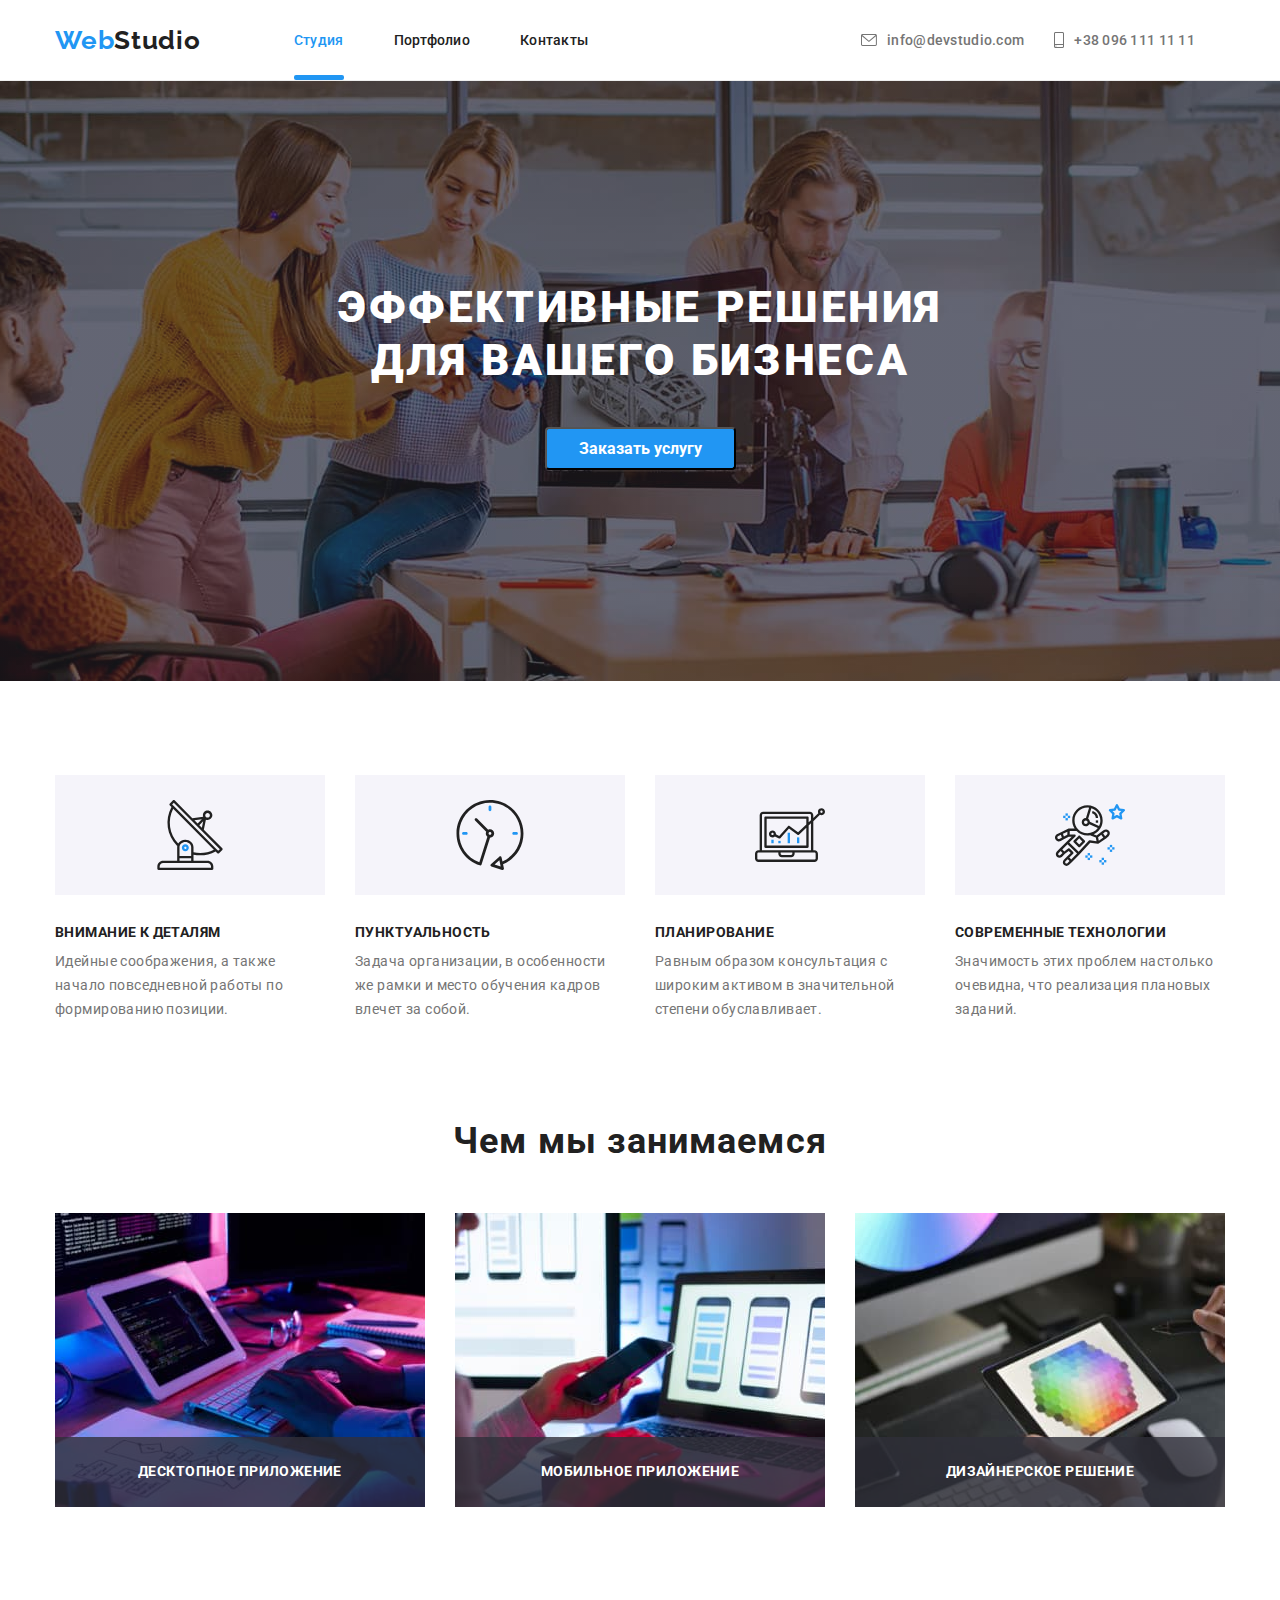
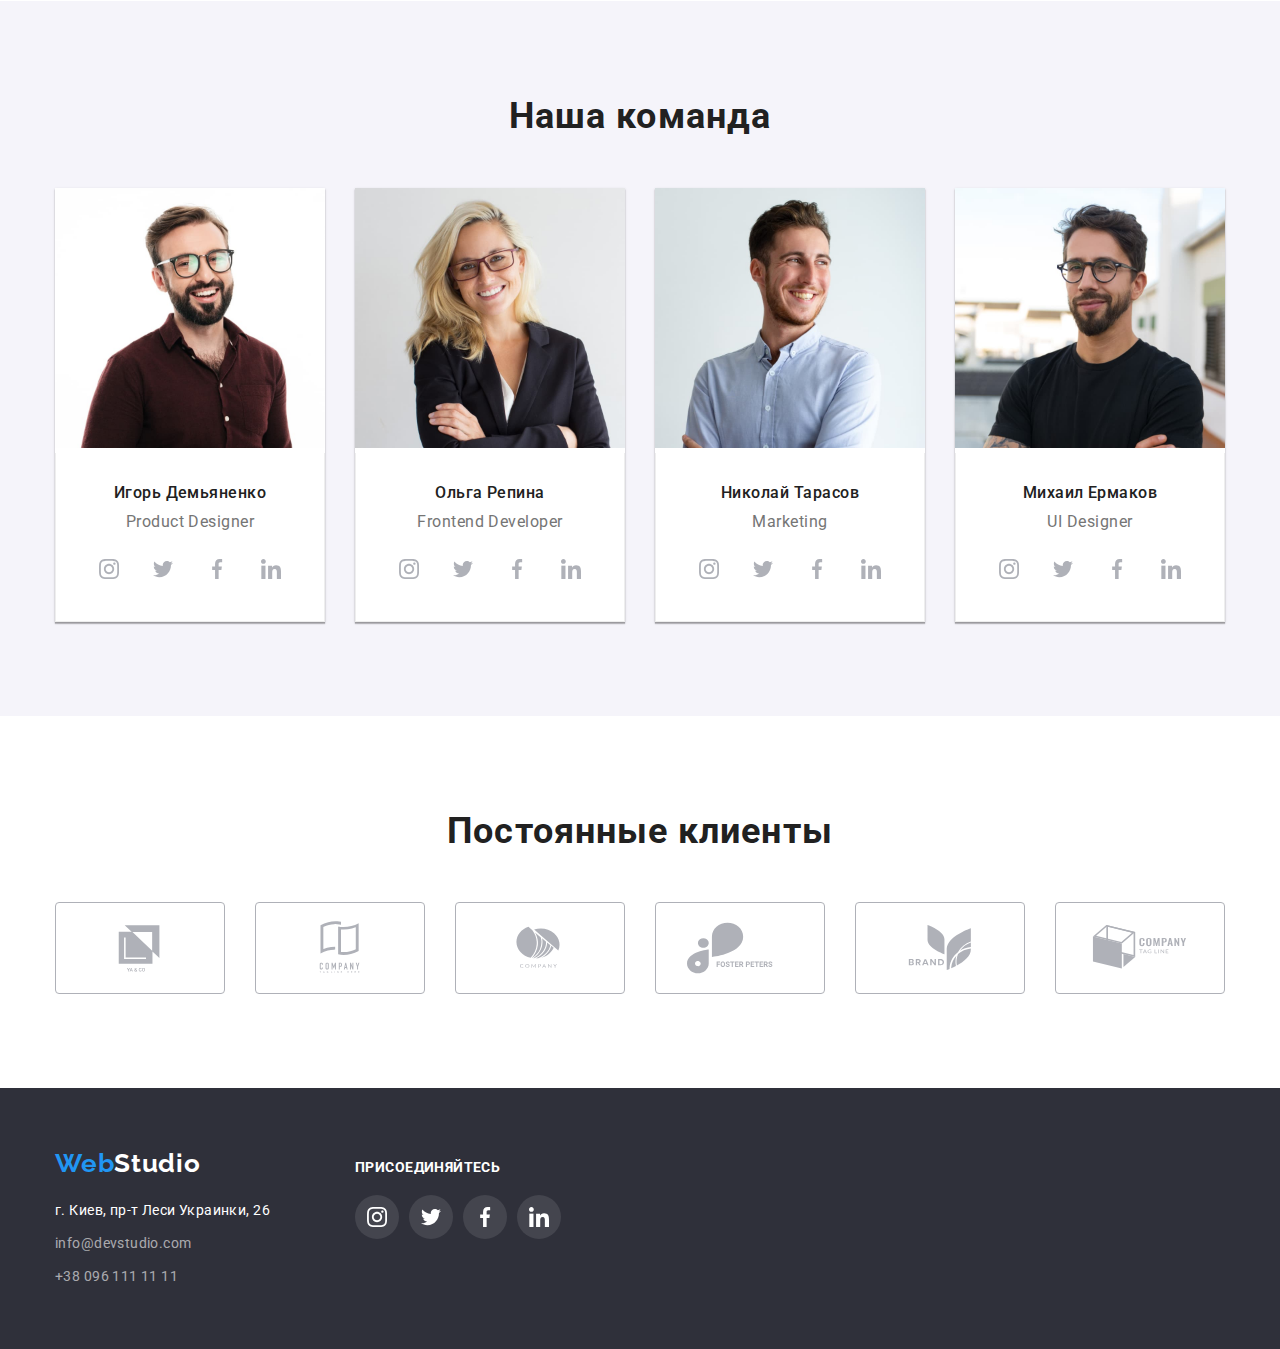
==== index.html @ 3bb0efa7 "hw-new" ====
<!DOCTYPE html>
<html lang="en">
  <head>
    <meta charset="UTF-8" />
    <meta http-equiv="X-UA-Compatible" content="IE=edge" />
    <meta name="viewport" content="width=device-width, initial-scale=1.0" />
    <title>Document</title>
    <link
      rel="stylesheet"
      href="https://cdnjs.cloudflare.com/ajax/libs/modern-normalize/1.1.0/modern-normalize.min.css"
    />
    <link rel="stylesheet" href="./css/styles.css" />
    <link rel="preconnect" href="https://fonts.googleapis.com" />
    <link rel="preconnect" href="https://fonts.gstatic.com" crossorigin />
    <link
      href="https://fonts.googleapis.com/css2?family=Raleway:wght@700&family=Roboto:wght@400;500;700;900&display=swap"
      rel="stylesheet"
    />
  </head>
  <body>
    <header>
      <div class="container all-nav">
        <nav class="main-nav">
          <a class="class-header-logo" href
            >Web
            <span class="second-class">Studio</span>
          </a>

          <ul class="site-nav list">
            <li class="item">
              <a href=" " class="link nav-header-link current">Студия</a>
            </li>
            <li class="item">
              <a href="./portfolio.html" class="link">Портфолио</a>
            </li>
            <li class="item"><a href=" " class="link">Контакты</a></li>
          </ul>
        </nav>

        <ul class="header-contacts list">
          <li class="header-contact-list-item">
            <a href="mailto:info@devstudio.com" class="head-contact-link">
              <svg class="mail-icon" width="16" height="12">
                <use href="images/icons.svg#icon-envelope"></use>
              </svg>
              info@devstudio.com</a
            >
          </li>
          <li class="header-contact-list-item">
            <a href="tel:+380961111111" class="head-contact-link">
              <svg class="mail-icon" width="10" height="16">
                <use href="images/icons.svg#icon-smartphone"></use>
              </svg>
              +38 096 111 11 11</a
            >
          </li>
        </ul>
      </div>
    </header>

    <main>
      <section class="hero">
        <div class="container">
          <h1 class="hero-title">
            Эффективные решения<br />для вашего бизнеса
          </h1>
          <button type="button" class="button main" data-modal-open>
            Заказать услугу
          </button>
        </div>
      </section>

      <section class="second section">
        <div class="container worker-info">
          <h2 hidden>Детали секции</h2>
          <ul class="section-list list">
            <li class="section-info icon-first">
              <h3 class="title">Внимание к деталям</h3>
              <p class="info-title">
                Идейные соображения, а также начало повседневной работы по
                формированию позиции.
              </p>
            </li>

            <li class="section-info icon-second">
              <h3 class="title">Пунктуальность</h3>
              <p class="info-title">
                Задача организации, в особенности же рамки и место обучения
                кадров влечет за собой.
              </p>
            </li>

            <li class="section-info icon-third">
              <h3 class="title">Планирование</h3>
              <p class="info-title">
                Равным образом консультация с широким активом в значительной
                степени обуславливает.
              </p>
            </li>

            <li class="section-info icon-fourth">
              <h3 class="title">Современные технологии</h3>
              <p class="info-title">
                Значимость этих проблем настолько очевидна, что реализация
                плановых заданий.
              </p>
            </li>
          </ul>
        </div>
      </section>

      <section class="third-section">
        <div class="container info-activity">
          <h2 class="activity">Чем мы занимаемся</h2>
          <ul class="photos list">
            <li class="photo-section">
              <img
                src="./images/img111.jpg"
                alt="Печатает на клавиатуре"
                width="370"
                height="294"
              />
              <p class="overlay-works">Десктопное приложение</p>
            </li>
            <li class="photo-section">
              <img
                src="./images/img222.jpg"
                alt="Телефон и компьютер"
                width="370"
                height="294"
              />
              <p class="overlay-works">Мобильное приложение</p>
            </li>
            <li class="photo-section">
              <img
                src="./images/img333.jpg"
                alt="3D макет"
                width="370"
                height="294"
              />
              <p class="overlay-works">Дизайнерское решение</p>
            </li>
          </ul>
        </div>
      </section>

      <section class="section-team section">
        <div class="container">
          <h2 class="our-team">Наша команда</h2>
          <ul class="team-info list">
            <li class="team-worker">
              <img
                src="./images/ihor1.jpg"
                alt="Фото работника"
                width="270"
                height="260"
              />
              <div class="team">
                <h3 class="worker">Игорь Демьяненко</h3>
                <p class="profession">Product Designer</p>
                <ul class="team-list-icon list">
                  <li class="team-item-icon">
                    <a href="" class="team-link-icon">
                      <svg class="team-icon" width="20" height="20">
                        <use href="images/icons.svg#icon-inst-main"></use>
                      </svg>
                    </a>
                  </li>
                  <li class="team-item-icon">
                    <a href="" class="team-link-icon">
                      <svg class="team-icon" width="20" height="20">
                        <use href="images/icons.svg#icon-twitter-main"></use>
                      </svg>
                    </a>
                  </li>
                  <li class="team-item-icon">
                    <a href="" class="team-link-icon">
                      <svg class="team-icon" width="20" height="20">
                        <use href="images/icons.svg#icon-face-main"></use>
                      </svg>
                    </a>
                  </li>
                  <li class="team-item-icon">
                    <a href="" class="team-link-icon">
                      <svg class="team-icon" width="20" height="20">
                        <use href="images/icons.svg#icon-link-main"></use>
                      </svg>
                    </a>
                  </li>
                </ul>
              </div>
            </li>

            <li class="team-worker">
              <img
                src="./images/olha1.jpg"
                alt="Фото работника"
                width="270"
                height="260"
              />
              <div class="team">
                <h3 class="worker">Ольга Репина</h3>
                <p class="profession">Frontend Developer</p>
                <ul class="team-list-icon list">
                  <li class="team-item-icon">
                    <a href="" class="team-link-icon">
                      <svg class="team-icon" width="20" height="20">
                        <use href="images/icons.svg#icon-inst-main"></use>
                      </svg>
                    </a>
                  </li>
                  <li class="team-item-icon">
                    <a href="" class="team-link-icon">
                      <svg class="team-icon" width="20" height="20">
                        <use href="images/icons.svg#icon-twitter-main"></use>
                      </svg>
                    </a>
                  </li>
                  <li class="team-item-icon">
                    <a href="" class="team-link-icon">
                      <svg class="team-icon" width="20" height="20">
                        <use href="images/icons.svg#icon-face-main"></use>
                      </svg>
                    </a>
                  </li>
                  <li class="team-item-icon">
                    <a href="" class="team-link-icon">
                      <svg class="team-icon" width="20" height="20">
                        <use href="images/icons.svg#icon-link-main"></use>
                      </svg>
                    </a>
                  </li>
                </ul>
              </div>
            </li>
            <li class="team-worker">
              <img
                src="./images/nick1.jpg"
                alt="Фото работник"
                width="270"
                height="260"
              />
              <div class="team">
                <h3 class="worker">Николай Тарасов</h3>
                <p class="profession">Marketing</p>
                <ul class="team-list-icon list">
                  <li class="team-item-icon">
                    <a href="" class="team-link-icon">
                      <svg class="team-icon" width="20" height="20">
                        <use href="images/icons.svg#icon-inst-main"></use>
                      </svg>
                    </a>
                  </li>
                  <li class="team-item-icon">
                    <a href="" class="team-link-icon">
                      <svg class="team-icon" width="20" height="20">
                        <use href="images/icons.svg#icon-twitter-main"></use>
                      </svg>
                    </a>
                  </li>
                  <li class="team-item-icon">
                    <a href="" class="team-link-icon">
                      <svg class="team-icon" width="20" height="20">
                        <use href="images/icons.svg#icon-face-main"></use>
                      </svg>
                    </a>
                  </li>
                  <li class="team-item-icon">
                    <a href="" class="team-link-icon">
                      <svg class="team-icon" width="20" height="20">
                        <use href="images/icons.svg#icon-link-main"></use>
                      </svg>
                    </a>
                  </li>
                </ul>
              </div>
            </li>
            <li class="team-worker">
              <img
                src="./images/mick1.jpg"
                alt="Фото работника"
                width="270"
                height="260"
              />
              <div class="team">
                <h3 class="worker">Михаил Ермаков</h3>
                <p class="profession">UI Designer</p>
                <ul class="team-list-icon list">
                  <li class="team-item-icon">
                    <a href="" class="team-link-icon">
                      <svg class="team-icon" width="20" height="20">
                        <use href="images/icons.svg#icon-inst-main"></use>
                      </svg>
                    </a>
                  </li>
                  <li class="team-item-icon">
                    <a href="" class="team-link-icon">
                      <svg class="team-icon" width="20" height="20">
                        <use href="images/icons.svg#icon-twitter-main"></use>
                      </svg>
                    </a>
                  </li>
                  <li class="team-item-icon">
                    <a href="" class="team-link-icon">
                      <svg class="team-icon" width="20" height="20">
                        <use href="images/icons.svg#icon-face-main"></use>
                      </svg>
                    </a>
                  </li>
                  <li class="team-item-icon">
                    <a href="" class="team-link-icon">
                      <svg class="team-icon" width="20" height="20">
                        <use href="images/icons.svg#icon-link-main"></use>
                      </svg>
                    </a>
                  </li>
                </ul>
              </div>
            </li>
          </ul>
        </div>
      </section>

      <section class="section">
        <div class="container clients-container">
          <h3 class="clients-title">Постоянные клиенты</h3>
          <ul class="clients-list list">
            <li class="clients-list-item">
              <a href=" " class="clients-icon">
                <svg class="clients-icon-img" width="170" height="92">
                  <use href="images/icons.svg#icon-logo-first"></use>
                </svg>
              </a>
            </li>
            <li class="clients-list-item">
              <a href=" " class="clients-icon">
                <svg class="clients-icon-img" width="170" height="92">
                  <use href="images/icons.svg#icon-logo-second"></use>
                </svg>
              </a>
            </li>
            <li class="clients-list-item">
              <a href=" " class="clients-icon">
                <svg class="clients-icon-img" width="170" height="92">
                  <use href="images/icons.svg#icon-logo-third"></use>
                </svg>
              </a>
            </li>
            <li class="clients-list-item">
              <a href=" " class="clients-icon">
                <svg class="clients-icon-img" width="170" height="92">
                  <use href="images/icons.svg#icon-logo-fourth"></use>
                </svg>
              </a>
            </li>
            <li class="clients-list-item">
              <a href=" " class="clients-icon">
                <svg class="clients-icon-img" width="170" height="92">
                  <use href="images/icons.svg#icon-logo-fifth"></use>
                </svg>
              </a>
            </li>
            <li class="clients-list-item">
              <a href=" " class="clients-icon">
                <svg class="clients-icon-img" width="170" height="92">
                  <use href="images/icons.svg#icon-logo-sixth"></use>
                </svg>
              </a>
            </li>
          </ul>
        </div>
      </section>
    </main>

    <footer class="site-footer">
      <div class="footer-container container">
        <div>
          <a class="logo-footer link" href="./index.html"
            >Web
            <span class="another-class">Studio</span>
          </a>

          <address class="info">
            <ul class="contact-info list">
              <li class="footer-class">
                <a href="https://goo.gl/maps/gQr4hHUSBrAV48xG7" class="info-map"
                  >г. Киев, пр-т Леси Украинки, 26</a
                >
              </li>
              <li class="footer-class">
                <a href="mailto:info@devstudio.com" class="information"
                  >info@devstudio.com</a
                >
              </li>
              <li class="footer-class">
                <a href="tel:+380961111111" class="information"
                  >+38 096 111 11 11</a
                >
              </li>
            </ul>
          </address>
        </div>

        <div class="footer-social-link-wrapper">
          <p class="footer-title">Присоединяйтесь</p>
          <ul class="footer-social-icon list">
            <li class="footer-first">
              <a href="" class="footer-social-link">
                <svg class="icon-sotial-list-footer" width="20" height="20">
                  <use href="./images/icons.svg#icon-inst-footer"></use>
                </svg>
              </a>
            </li>
            <li class="footer-first">
              <a href="" class="footer-social-link">
                <svg class="icon-sotial-list-footer" width="20" height="20">
                  <use href="./images/icons.svg#icon-twitter-footer"></use>
                </svg>
              </a>
            </li>
            <li class="footer-first">
              <a href="" class="footer-social-link">
                <svg class="icon-sotial-list-footer" width="20" height="20">
                  <use href="./images/icons.svg#icon-face-footer"></use>
                </svg>
              </a>
            </li>
            <li class="footer-first">
              <a href="" class="footer-social-link">
                <svg class="icon-sotial-list-footer" width="20" height="20">
                  <use href="./images/icons.svg#icon-link-footer"></use>
                </svg>
              </a>
            </li>
          </ul>
        </div>
      </div>
    </footer>

    <div class="backdrop is-hidden" data-modal>
      <div class="modal">
        <button class="modal-close-button" data-modal-close>
          <svg class="modal-close-icon" width="18" height="18">
            <use href="images/icons.svg#icon-close-black"></use>
          </svg>
        </button>
      </div>
    </div>
    <script src="./modal.js"></script>
  </body>
</html>
---- css/styles.css ----
:root {
  --primary-text-color: #212121;
  --secondary-text-color: #757575;
  --accent-color: #2196f3;
  --background-color-white: #ffffff;
  --links-footer-color: rgba(255, 255, 255, 0.6);
  --hero-background-grey: #2f303a;
  --botton-background-color: #f5f4fa;
  --team-background-color: #f5f4fa;
  --botton-hover-blue: #188ce8;
  --social-links-color: #afb1b8;
  --border-color: #eeeeee;
}

body {
  background-color: var(--background-color-white);
  color: var(--primary-text-color);
  font-family: Roboto, sans-serif;
  margin: 0;
}
header {
  border-bottom: 1px solid #eeeeee;
}
.list {
  list-style: none;
  padding: 0;
  margin: 0;
}
.logo {
  color: var(--accent-color);
}
.container {
  width: 1200px;
  padding-left: 15px;
  padding-right: 15px;
  margin-left: auto;
  margin-right: auto;
}
.section {
  padding-top: 94px;
  padding-bottom: 94px;
}
.img {
  display: block;
  max-width: 100%;
  height: auto;
}
/* Site nav */
.container .all-nav {
  width: 1200px;
  padding-left: 15px;
  padding-right: 15px;
  margin-right: auto;
  margin-left: auto;
}
.all-nav {
  display: flex;
  align-items: center;
  height: 80px;
}
.main-nav {
  display: flex;
  align-items: center;
}
.site-nav {
  display: flex;
  margin-left: 93px;
}
.site-nav .item {
  margin-right: 50px;
}
.site-nav .item:last-child {
  margin-right: 0;
}
.site-nav .link {
  display: block;
  padding-top: 32px;
  padding-bottom: 32px;
  color: var(--primary-text-color);
  transition: transform 250ms cubic-bezier(0.4, 0, 0.2, 1);
}
.site-nav .link:hover,
.site-nav .link:focus {
  color: var(--accent-color);
}
.site-nav .link.current {
  color: var(--accent-color);
}
.site-nav {
  font-family: "Roboto";
  font-weight: 500;
  font-size: 14px;
  line-height: 1.2;
  letter-spacing: 0.02em;
}
.site-nav a {
  text-decoration: none;
}

/* Header contacts */
.nav-header-link {
  position: relative;
}
.nav-header-link::after {
  content: "";
  position: absolute;
  bottom: 0;
  left: 0;
  width: 100%;
  height: 5px;
  background-color: var(--accent-color);
  border-radius: 2px;
}
.nav-header-link::after {
  display: block;
}
.header-contacts a {
  color: var(--secondary-text-color);
  text-decoration: none;
}
.header-contacts a:hover,
.header-contacts a:focus {
  color: var(--accent-color);
}
.header-contacts {
  display: flex;
  align-items: center;
  font-family: "Roboto";
  font-weight: 500;
  font-size: 14px;
  margin-left: auto;
  line-height: 1.2;
  height: 80px;
  letter-spacing: 0.02em;
}
.header-contact-list-item {
  margin-right: 30px;
}
.header-contact-list-item {
  display: flex;
}
.head-contact-link {
  display: flex;
  align-items: center;
  padding-top: 32px;
  padding-bottom: 32px;
  transition: color 250ms cubic-bezier(0.4, 0, 0.2, 1);
}

.mail-icon {
  margin-right: 10px;
  fill: currentColor;
}
.head-contact-link:hover,
.head-contact-link:focus {
  color: var(--accent-color);
  cursor: pointer;
}
.class-header-logo {
  font-family: Raleway;
  font-style: normal;
  font-weight: bold;
  font-size: 26px;
  line-height: 31px;
  letter-spacing: 0.03em;
  text-decoration: none;
  color: #2196f3;
  padding-top: 24px;
  padding-bottom: 24px;
}

/* Button */
.container .buttons {
  width: 1200px;
  margin-right: auto;
  margin-left: auto;
}
.button.main {
  font-family: "Roboto";
  font-weight: bold;
  font-size: 16px;
  line-height: 1.2;
  cursor: pointer;
  color: var(--background-color-white);
  background-color: var(--accent-color);
  padding: 10px 32px;
  min-width: 136px;
  text-align: center;
  border-radius: 4px;
  transition: background 250ms cubic-bezier(0.4, 0, 0.2, 1);
}
.button.portfolio {
  font-family: "Roboto";
  font-weight: 500;
  font-size: 16px;
  line-height: 1.2;
  cursor: pointer;
  color: var(--primary-text-color);
  background-color: var(--botton-background-color);
  padding: 6px 22px;
  text-align: center;
  border-radius: 5px;
  border: none;
  transition: background-color 250ms,
    box-shadow 250ms cubic-bezier(0.4, 0, 0.2, 1);
}
.button.portfolio.all {
  color: var(--background-color-white);
  background-color: var(--accent-color);
  box-shadow: 0px 3px 1px rgba(0, 0, 0, 0.1), 0px 1px 2px rgba(0, 0, 0, 0.08),
    0px 2px 2px rgba(0, 0, 0, 0.12);
}
.btn-list {
  margin-right: 8px;
}
.btn-list:nth-child(5) {
  margin-right: 0;
}
.button.main:hover,
.button.main:focus {
  background-color: var(--botton-hover-blue);
}
.buttons {
  display: flex;
  justify-content: center;
  margin-bottom: 56px;
}
.button.portfolio:hover,
.button.portfolio:focus {
  box-shadow: 0px 3px 1px rgba(0, 0, 0, 0.1), 0px 1px 2px rgba(0, 0, 0, 0.08),
    0px 2px 2px rgba(0, 0, 0, 0.12);
  background-color: var(--accent-color);
  color: var(--background-color-white);
}

/* Hero */
.hero {
  background-color: var(--hero-background-grey);
  text-align: center;
  padding-top: 200px;
  padding-bottom: 200px;
  background-image: linear-gradient(
      to right,
      rgba(47, 48, 58, 0.4),
      rgba(47, 48, 58, 0.4)
    ),
    url("../images/img-main.jpg");
  background-size: cover;
  max-width: 1600px;
  height: 600px;
  margin-left: auto;
  margin-right: auto;
  background-position: center;
}

.hero-title {
  font-family: "Roboto";
  font-weight: 900;
  font-size: 44px;
  line-height: 1.2;
  text-align: center;
  letter-spacing: 0.06em;
  text-transform: uppercase;
  color: var(--background-color-white);
  margin-top: 0;
  margin-bottom: 40px;
}

/* Backdrop */
.backdrop {
  position: fixed;
  top: 0;
  bottom: 0;
  width: 100%;
  height: 100%;
  background-color: rgba(0, 0, 0, 0.2);
  transition: opacity 250ms, visibility 250ms cubic-bezier(0.4, 0, 0.2, 1);
}
.backdrop.is-hidden {
  opacity: 0;
  pointer-events: none;
  visibility: hidden;
}
.modal {
  position: absolute;
  width: 528px;
  height: 581px;
  left: 50%;
  top: 50%;
  transform: translate(-50%, -50%);
  background-color: var(--background-color-white);
  box-shadow: 0px 1px 3px rgb(0 0 0 / 12%), 0px 1px 1px rgb(0 0 0 / 14%),
    0px 2px 1px rgb(0 0 0 / 20%);
  border-radius: 4px;
}
.modal-close-button {
  position: absolute;
  top: 8px;
  right: 8px;
  display: flex;
  justify-content: center;
  align-items: center;
  width: 30px;
  height: 30px;
  background-color: transparent;
  border-radius: 50%;
  border: 1px solid rgba(0, 0, 0, 0.1);
  box-sizing: border-box;
  cursor: pointer;
  transition: transform 250ms cubic-bezier(0.4, 0, 0.2, 1);
}
/* Section first */
.section-list {
  display: flex;
}
.section-list .title {
  color: var(--primary-text-color);
}
.section-list .info-title {
  color: var(--secondary-text-color);
}
.title {
  font-family: "Roboto";
  font-weight: bold;
  font-size: 14px;
  line-height: 1.1;
  margin-top: 0;

  margin-bottom: 10px;
  letter-spacing: 0.03em;
  text-transform: uppercase;
  color: var(--primary-text-color);
}
.info-title {
  font-family: "Roboto";
  font-weight: normal;
  font-size: 14px;
  line-height: 1.7;
  margin-top: 0;
  margin-bottom: 0;
  letter-spacing: 0.03em;
  color: var(--secondary-text-color);
}
.section-info {
  margin-right: 30px;
}
.section-info:nth-child(4) {
  margin-right: 0;
}
.section-info {
  width: 270px;
  height: 251px;
}

.section-info::before {
  content: "";
  height: 120px;
  display: block;
  background-color: var(--team-background-color);
  background-repeat: no-repeat;
  background-position: center;
  margin-bottom: 30px;
}
.icon-first::before {
  background-image: url(../images/antenna.svg);
}
.icon-second::before {
  background-image: url(../images/clock.svg);
}
.icon-third::before {
  background-image: url(../images/diagram.svg);
}
.icon-fourth::before {
  background-image: url(../images/astronaut.svg);
}
/* Activity*/
.container-activity {
  display: block;
}
.photos {
  display: flex;
}
.photo-section {
  position: relative;
  display: flex;
  margin-right: 30px;
  justify-content: center;
  align-items: center;
}
.photo-section:nth-child(3n) {
  margin-right: 0;
}
.overlay-works {
  position: absolute;
  display: flex;
  bottom: 0;
  left: 0;
  width: 100%;
  height: 70px;
  margin: 0;
  font-family: "Roboto";
  font-style: normal;
  font-weight: 700;
  font-size: 14px;
  line-height: 1.14;
  text-align: center;
  justify-content: center;
  align-items: center;
  letter-spacing: 0.03em;
  text-transform: uppercase;
  color: var(--background-color-white);
  background-color: rgba(47, 48, 58, 0.8);
}
.activity {
  font-family: "Roboto";
  font-weight: bold;
  font-size: 36px;
  line-height: 1.2;
  text-align: center;
  margin-top: 0;
  margin-bottom: 50px;
  letter-spacing: 0.03em;
  color: var(--primary-text-color);
}
.our-team {
  font-family: Roboto;
  font-weight: bold;
  font-size: 36px;
  line-height: 1.2;
  margin-top: 0;
  margin-bottom: 50px;
  text-align: center;
  letter-spacing: 0.03em;
  color: var(--primary-text-color);
}
.worker {
  font-family: Roboto;
  font-weight: 500;
  font-size: 16px;
  line-height: 1.2;
  margin-top: 0;
  margin-bottom: 10px;
  text-align: center;
  letter-spacing: 0.03em;
  color: var(--primary-text-color);
}
.profession {
  font-family: Roboto;
  font-weight: normal;
  font-size: 16px;
  line-height: 1.2;
  margin-top: 0;
  margin-bottom: 16px;
  text-align: center;
  letter-spacing: 0.03em;
  color: var(--secondary-text-color);
}
.team-info {
  display: flex;
}
.team {
  padding-top: 30px;
  padding-bottom: 30px;
}
.team-info .worker {
  color: var(--primary-text-color);
}
.team-info .profession {
  color: var(--secondary-text-color);
}
.section-team {
  background-color: var(--team-background-color);
}
.team-worker {
  background-color: var(--background-color-white);
  margin-right: 30px;
  display: block;
  width: 100%;
  height: auto;
  box-shadow: 0px 1px 3px rgba(0, 0, 0, 0.12), 0px 1px 1px rgba(0, 0, 0, 0.14),
    0px 2px 1px rgba(0, 0, 0, 0.2);
}
.team-worker:nth-child(4) {
  margin-right: 0;
}
.team {
  border: 1px solid #eeeeee;
  border-top: none;
}
.third-section {
  padding-bottom: 94px;
}
.team-list-icon {
  display: flex;
  width: 206px;
  margin: 0 auto;
  justify-content: space-between;
}
.team-link-icon {
  display: flex;
  justify-content: center;
  align-items: center;
  width: 44px;
  height: 44px;
  background-color: var(--background-color-white);
  border-radius: 50%;
  color: var(--social-links-color);
  transition: background-color 250ms, color 250ms cubic-bezier(0.4, 0, 0.2, 1);
}
.team-icon {
  fill: currentColor;
}
.team-link-icon:hover,
.team-link-icon:focus {
  color: var(--background-color-white);
  background-color: var(--accent-color);
}
/* Постоянные клиенты*/
.clients-title {
  font-family: "Roboto";
  font-style: normal;
  font-weight: 700;
  font-size: 36px;
  margin-top: 0;
  margin-bottom: 50px;
  line-height: 42px;
  text-align: center;
  letter-spacing: 0.03em;
}
.clients-list {
  display: flex;
}
.clients-icon {
  display: flex;
  width: 170px;
  height: 92px;
  border: 1px solid #afb1b8;
  border-radius: 4px;
  justify-content: center;
  align-items: center;
  transition: fill 250ms cubic-bezier(0.4, 0, 0.2, 1),
    border 250ms cubic-bezier(0.4, 0, 0.2, 1);
}
.clients-icon-img {
  fill: #afb1b8;
  display: flex;
  width: 106px;
  height: 60px;
}
.clients-list-item:not(:last-child) {
  margin-right: 30px;
}
.clients-icon-img {
  fill: var(--social-links-color);
}
.clients-icon:hover .clients-icon-img,
.clients-icon:focus .clients-icon-img {
  fill: var(--accent-color);
}

.clients-icon:hover,
.clients-icon:focus {
  outline: 1px solid var(--accent-color);
}

/* Портфолио */
.description-photo-portfolio {
  position: relative;
  overflow: hidden;
}
.product-overlay {
  position: absolute;
  opacity: 1;
  top: 0;
  left: 0;
  width: 100%;
  height: 100%;
  transform: translateY(101%);
  background-color: rgba(33, 150, 243, 0.9);
  transition: transform 250ms, opacity 250ms cubic-bezier(0.4, 0, 0.2, 1);
}
a:hover .product-overlay,
a:focus .product-overlay {
  transform: translateY(0%);
}

.container-overlay {
  position: absolute;
  top: 0;
  left: 0;
  padding: 63px 24px;
}
.description-text-portfolio {
  font-weight: 400;
  font-size: 18px;
  line-height: 1.55;
  letter-spacing: 0.03em;
  text-align: center;
  color: var(--background-color-white);
  transition: transform 250ms cubic-bezier(0.4, 0, 0.2, 1);
}
.list-section {
  padding-top: 94px;
  padding-bottom: 94px;
}
.flex-container {
  display: flex;
  flex-wrap: wrap;
  margin-top: 0;
  padding-left: 0;
}
.flex-elements {
  width: 370px;
  margin-right: 30px;
  margin-bottom: 30px;
}
.flex-elements:nth-child(3n) {
  margin-right: 0;
}
.flex-elements:nth-last-child(-n + 3) {
  margin-bottom: 0;
}
.card {
  display: block;
  text-decoration: none;
  transition: box-shadow 250ms cubic-bezier(0.4, 0, 0.2, 1);
}
.card:hover,
.card:focus {
  box-shadow: 0px 1px 1px rgba(0, 0, 0, 0.12), 0px 4px 4px rgba(0, 0, 0, 0.06),
    1px 4px 6px rgba(0, 0, 0, 0.16);
}
.title-card {
  font-family: "Roboto";
  font-weight: bold;
  font-size: 18px;
  line-height: 2;
  margin-top: 0;
  margin-bottom: 0;
  margin-bottom: 4px;
  letter-spacing: 0.06em;
  color: var(--primary-text-color);
}
.text-card {
  font-family: "Roboto";
  font-weight: normal;
  font-size: 16px;
  line-height: 1.6;
  margin-top: 0;
  margin-bottom: 0;
  letter-spacing: 0.03em;
  color: var(--secondary-text-color);
}
.flex-elements {
  box-sizing: border-box;
}
.flex {
  padding: 20px 24px;
  border-left: 1px solid var(--border-color);
  border-right: 1px solid var(--border-color);
  border-bottom: 1px solid var(--border-color);
}

/* footer*/
.footer-container {
  display: flex;
  align-items: baseline;
  padding: 0 15px;
  margin: 0 auto;
}
.logo-footer {
  font-family: Raleway;
  font-style: normal;
  font-weight: bold;
  font-size: 26px;
  line-height: 31px;
  padding-bottom: 0;
  padding-top: 0;
  letter-spacing: 0.03em;
  text-decoration: none;
  color: var(--accent-color);
  margin-bottom: 20px;
}
.another-class {
  color: var(--background-color-white);
  margin-left: -7px;
}
.second-class {
  color: var(--primary-text-color);
  margin-left: -7px;
  padding-top: 24px;
  padding-bottom: 24px;
}
.info {
  font-family: "Roboto";
  font-style: normal;
  font-weight: normal;
  font-size: 14px;
  line-height: 1.7;
  letter-spacing: 0.03em;
  min-width: 230px;
}
.site-footer {
  background-color: var(--hero-background-grey);
  padding: 60px 0;
}
.info-map {
  color: var(--background-color-white);
  transition: color 250ms cubic-bezier(0.4, 0, 0.2, 1);
}

.information {
  color: var(--links-footer-color);
  transition: color 250ms cubic-bezier(0.4, 0, 0.2, 1);
}

.contact-info a:hover,
.contact-info a:focus {
  color: var(--accent-color);
}
.contact-info a {
  text-decoration: none;
}
.footer-class {
  margin-bottom: 9px;
}
.footer-class:nth-child(3) {
  margin-bottom: 0;
}

/* footer-icons*/

.footer-title {
  font-family: "Roboto";
  font-style: normal;
  font-weight: 700;
  font-size: 14px;
  line-height: 16px;
  margin-bottom: 20px;
  margin-top: 0;
  letter-spacing: 0.03em;
  text-transform: uppercase;
  color: var(--background-color-white);
}
.footer-social-link-wrapper {
  width: 206px;
  height: 80px;
  margin-left: 70px;
}
.general-footer {
  display: flex;
  align-items: baseline;
}
.footer-social-icon {
  display: flex;
}
a.link {
  display: block;
}

.footer-first:not(:last-child) {
  padding-right: 10px;
}
.footer-social-link {
  display: flex;
  align-items: center;
  justify-content: center;
  width: 44px;
  height: 44px;
  border-radius: 50%;
  background-color: rgba(255, 255, 255, 0.1);
  transition: background-color 250ms cubic-bezier(0.4, 0, 0.2, 1);
}
.footer-social-link:hover,
.footer-social-link:focus {
  background-color: var(--accent-color);
}
.footer-social-list-footer {
  fill: var(--background-color-white);
}
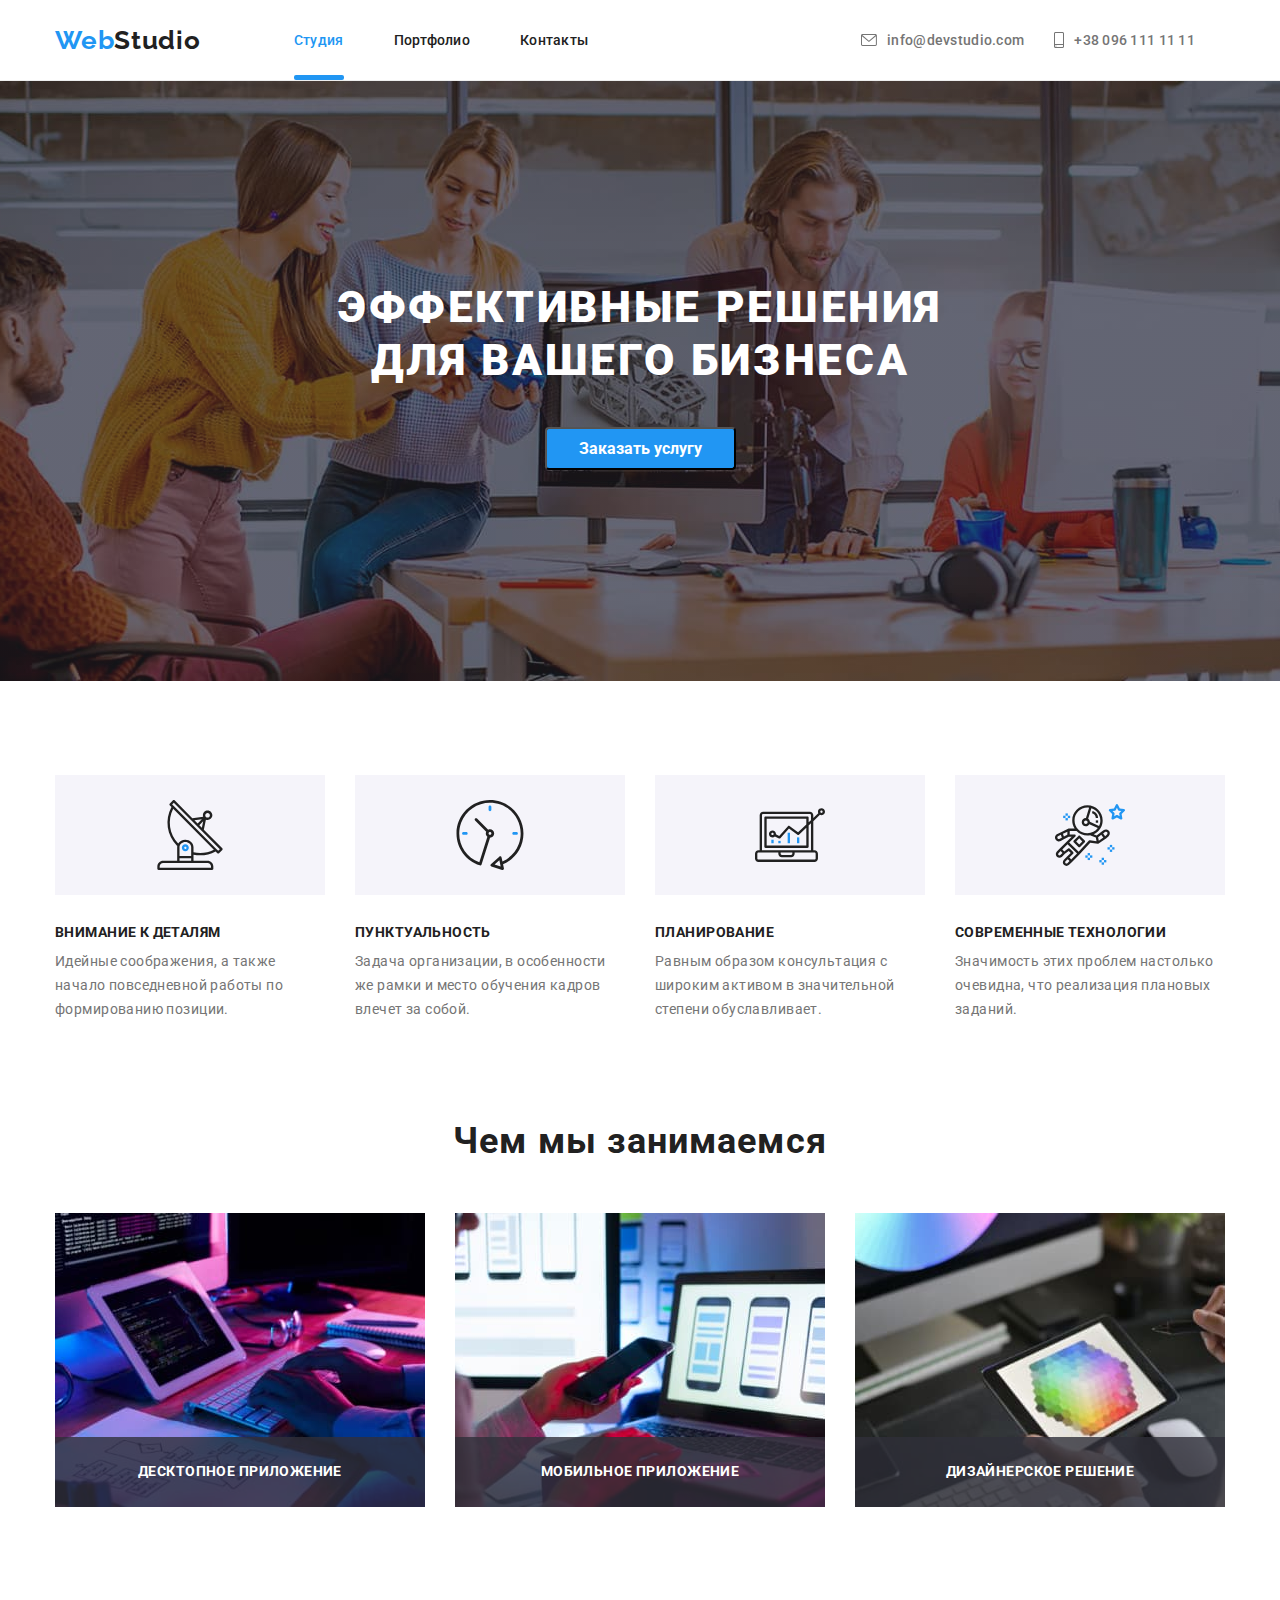
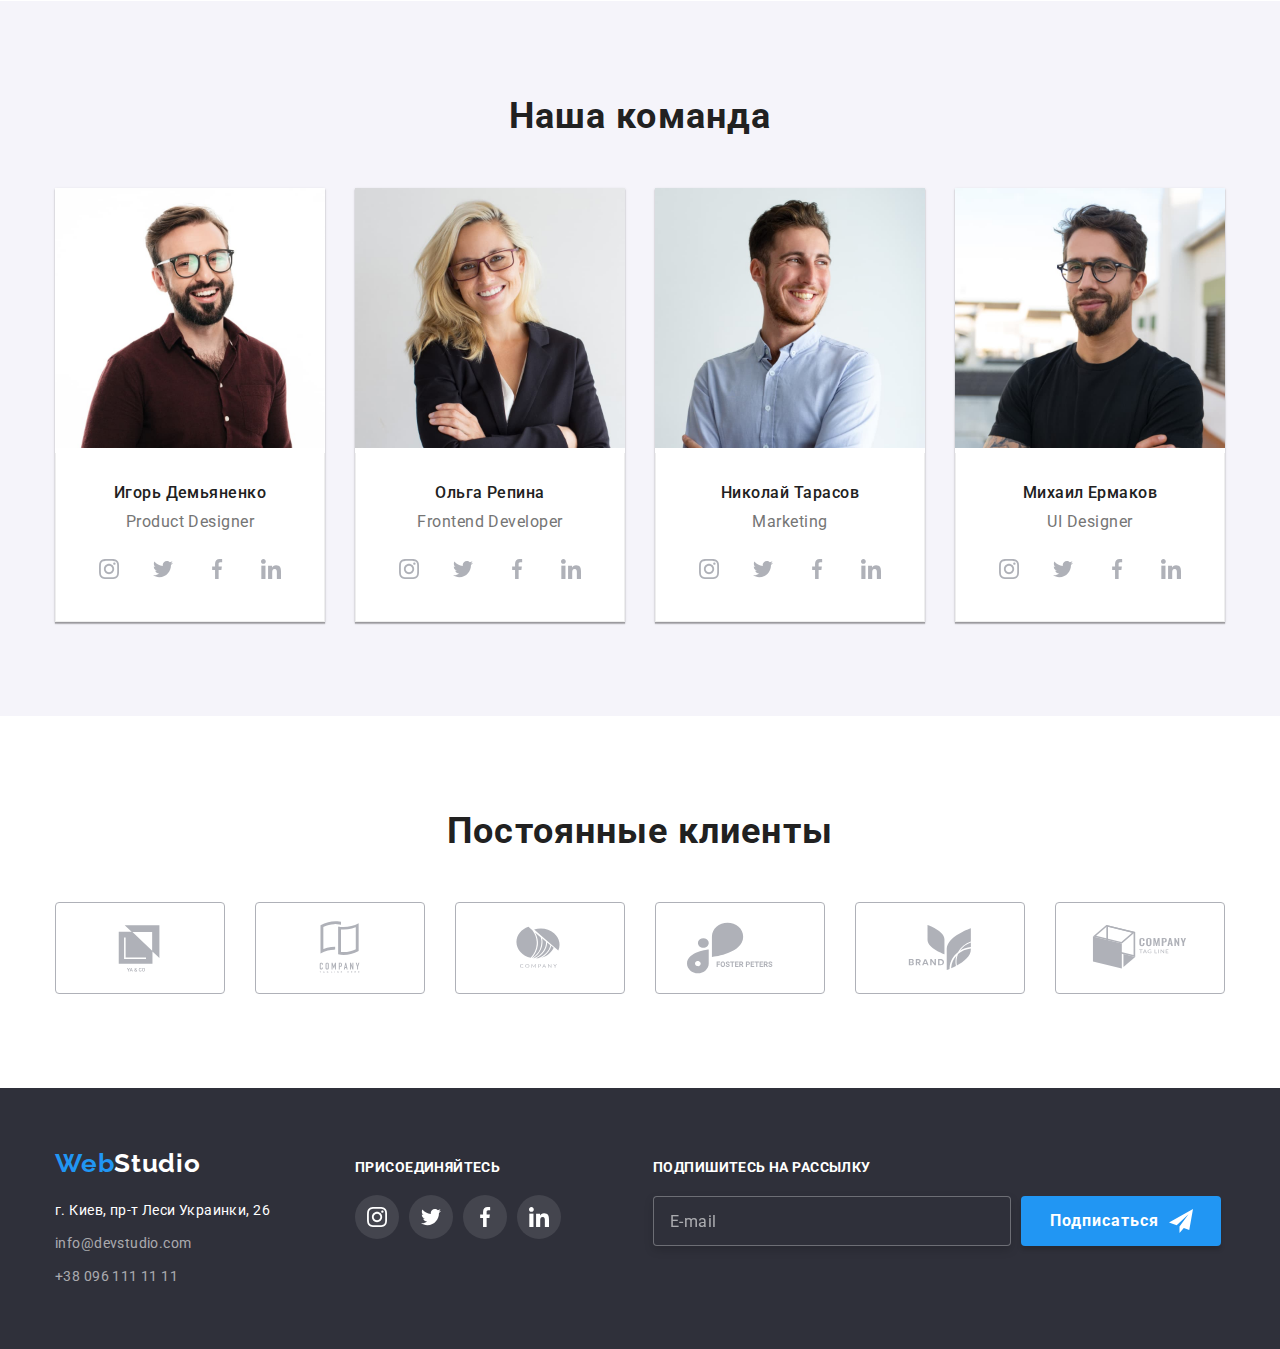
==== commit c4ece306: "first-commit-footer" ====
--- a/index.html
+++ b/index.html
@@ -434,6 +434,25 @@
             </li>
           </ul>
         </div>
+
+        <form class="footer-form-wraper">
+          <label class="footer-label"
+            ><span class="footer-label-span">Подпишитесь на рассылку</span>
+            <input
+              name="Email-footer"
+              class="footer-input-maill"
+              type="text"
+              placeholder="E-mail"
+              required
+            />
+          </label>
+          <button type="submit" class="footer-button-subscriber">
+            <span class="footer-button">Подписаться</span>
+            <svg class="footer-vector-subscriber" width="24px" height="24px">
+              <use href="./images/icons.svg#icon-icon-send"></use>
+            </svg>
+          </button>
+        </form>
       </div>
     </footer>
 
--- a/css/styles.css
+++ b/css/styles.css
@@ -778,3 +778,76 @@
 .footer-social-list-footer {
   fill: var(--background-color-white);
 }
+
+/* footer-form */
+.footer-label-span {
+  font-family: "Roboto", sans-serif;
+  font-weight: 700;
+  font-size: 14px;
+  line-height: 1.14;
+  letter-spacing: 0.03em;
+  text-transform: uppercase;
+  color: var(--background-color-white);
+  display: block;
+}
+.footer-input-maill {
+  height: 50px;
+  min-width: 358px;
+  border: 1px solid rgba(255, 255, 255, 0.3);
+  box-sizing: border-box;
+  filter: drop-shadow(0px 4px 4px rgba(0, 0, 0, 0.15));
+  border-radius: 4px;
+  margin-top: 20px;
+  padding-left: 16px;
+  background: #2f303a;
+  color: var(--background-color-white);
+}
+.footer-form-wraper {
+  display: flex;
+  padding-top: 12px;
+  margin-left: 92px;
+}
+.footer-input-maill::placeholder {
+  font-size: 16px;
+  line-height: 20px;
+  display: flex;
+  align-items: center;
+  letter-spacing: 0.03em;
+  color: rgba(255, 255, 255, 0.6);
+}
+.footer-button-subscriber {
+  display: flex;
+  align-items: center;
+  height: 50px;
+  padding: 10px 10px 10px 29px;
+  background-color: var(--accent-color);
+  box-shadow: 0px 4px 4px rgba(0, 0, 0, 0.15);
+  border-radius: 4px;
+  margin-left: 10px;
+  margin-top: 36px;
+  border: none;
+  transition: background-color 250ms cubic-bezier(0.4, 0, 0.2, 1);
+}
+.footer-vector-subscriber {
+  margin-left: 10px;
+  margin-right: 18px;
+}
+
+.footer-button {
+  font-family: "Roboto", sans-serif;
+  font-weight: 700;
+  font-size: 16px;
+  line-height: 1.87;
+  letter-spacing: 0.06em;
+  color: var(--background-color-white);
+}
+
+.div-footer-button {
+  margin-left: 12px;
+  margin-top: 48px;
+}
+
+.footer-button-subscriber:focus,
+.footer-button-subscriber:hover {
+  background: var(--accent-color);
+}
